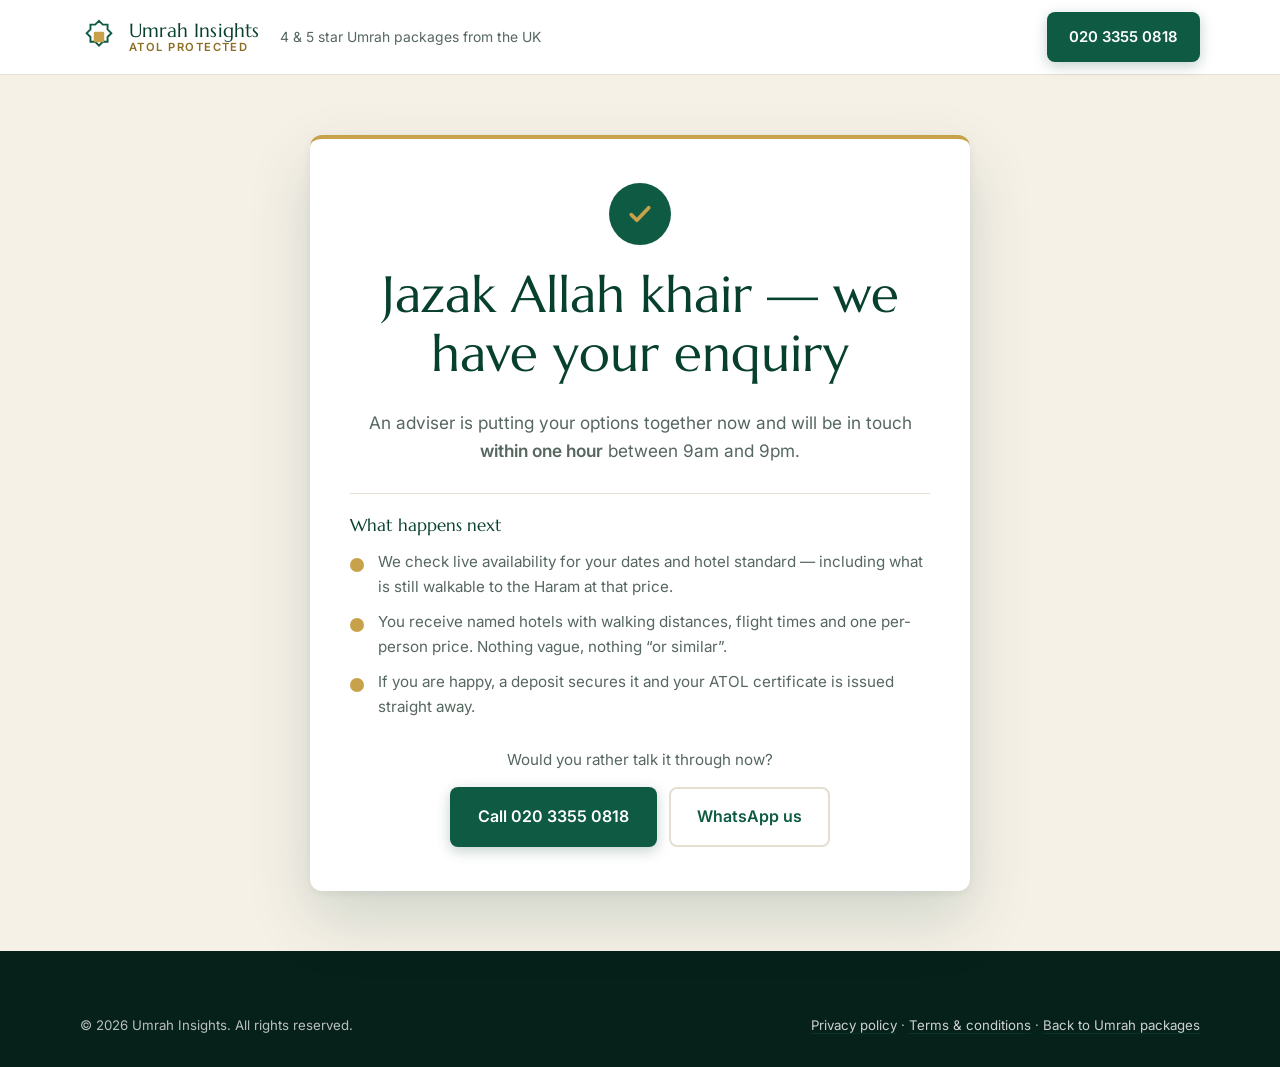
==== thank-you.html @ 928cb1f3 "Umrah conversion landing page — UK 4 and 5 star lead capture Static landing page for UK Google Ads t" ====
<!DOCTYPE html>
<html lang="en-GB">
<head>
<meta charset="utf-8">
<meta name="viewport" content="width=device-width, initial-scale=1">
<title>Thank you — your Umrah quote is on its way | Umrah Insights</title>
<meta name="description" content="Your Umrah enquiry has been received. An adviser will be in touch within the hour with hotel names, flight times and a per-person price.">
<meta name="robots" content="noindex,nofollow">

<link rel="preconnect" href="https://fonts.googleapis.com">
<link rel="preconnect" href="https://fonts.gstatic.com" crossorigin>
<link rel="preload" as="style" href="https://fonts.googleapis.com/css2?family=Marcellus&family=Inter:wght@400;500;600;700&display=swap">
<link rel="stylesheet" href="https://fonts.googleapis.com/css2?family=Marcellus&family=Inter:wght@400;500;600;700&display=swap" media="print" onload="this.media='all'">
<noscript><link rel="stylesheet" href="https://fonts.googleapis.com/css2?family=Marcellus&family=Inter:wght@400;500;600;700&display=swap"></noscript>
<link rel="stylesheet" href="assets/css/umrah.css">
<link rel="icon" href="data:image/svg+xml,<svg xmlns='http://www.w3.org/2000/svg' viewBox='0 0 32 32'><rect width='32' height='32' rx='6' fill='%230E5A43'/><path d='M16 5l3 3h4v4l3 3-3 3v4h-4l-3 3-3-3H9v-4l-3-3 3-3V8h4z' fill='none' stroke='%23C8A24A' stroke-width='1.6'/><rect x='12' y='12' width='8' height='8' rx='1' fill='%23C8A24A'/></svg>">

<!-- Same Google Ads / GA4 IDs as index.html -->
<script>window.dataLayer=window.dataLayer||[];function gtag(){dataLayer.push(arguments);}gtag('js',new Date());</script>
<script async src="https://www.googletagmanager.com/gtag/js?id=AW-XXXXXXXXXX"></script>
<script>
  gtag('config','AW-XXXXXXXXXX');
  gtag('config','G-XXXXXXXXXX');
  /* Backup conversion fire. Safe alongside the on-submit event —
     Google Ads de-duplicates identical conversions. */
  gtag('event','conversion',{'send_to':'AW-XXXXXXXXXX/REPLACE_LEAD_LABEL'});
</script>

<style>
  .ty{min-height:66vh;display:flex;align-items:center;background:var(--sand);padding:60px 0}
  .ty__card{background:#fff;border-radius:var(--radius);box-shadow:var(--shadow-lg);
            border-top:4px solid var(--gold);max-width:660px;margin:0 auto;padding:44px 40px;text-align:center}
  .ty__tick{width:62px;height:62px;border-radius:50%;background:var(--green);display:inline-flex;
            align-items:center;justify-content:center;margin-bottom:20px}
  .ty__tick svg{width:30px;height:30px;fill:none;stroke:var(--gold);stroke-width:3;stroke-linecap:round;stroke-linejoin:round}
  .ty__next{text-align:left;margin:28px 0 28px;border-top:1px solid var(--line);padding-top:22px}
  .ty__next h2{font-size:1.05rem;margin-bottom:14px}
  .ty__next li{position:relative;padding-left:28px;margin-bottom:11px;color:var(--muted);font-size:.95rem}
  .ty__next li::before{content:"";position:absolute;left:0;top:8px;width:14px;height:14px;border-radius:50%;background:var(--gold)}
  .ty__cta{display:flex;gap:12px;justify-content:center;flex-wrap:wrap}
  @media(max-width:640px){.ty__card{padding:32px 22px}}
</style>
</head>
<body>

<header class="head" id="top">
  <div class="head__top">
    <div class="wrap head__top-in">
      <a class="logo" href="index.html" aria-label="Umrah Insights">
        <svg class="logo__mark" viewBox="0 0 40 40" aria-hidden="true">
          <path d="M20 3l4 4h5v5l4 4-4 4v5h-5l-4 4-4-4H11v-5l-4-4 4-4V7h5z" fill="none" stroke="#0E5A43" stroke-width="2"/>
          <rect x="14.5" y="14.5" width="11" height="11" rx="1.5" fill="#C8A24A"/>
        </svg>
        <span class="logo__txt"><strong>Umrah Insights</strong><em>ATOL Protected</em></span>
      </a>
      <p class="head__claim">4 &amp; 5 star Umrah packages from the UK</p>
      <div class="head__contact">
        <a class="btn btn--primary btn--sm" href="tel:+442033550818" data-track="phone-thankyou">020 3355 0818</a>
      </div>
    </div>
  </div>
</header>

<main class="ty">
  <div class="wrap">
    <div class="ty__card">
      <span class="ty__tick"><svg viewBox="0 0 24 24" aria-hidden="true"><path d="M5 12.5l4.5 4.5L19 7"/></svg></span>
      <h1>Jazak Allah khair &mdash; we have your enquiry</h1>
      <p class="lede">An adviser is putting your options together now and will be in touch
      <strong>within one hour</strong> between 9am and 9pm.</p>

      <div class="ty__next">
        <h2>What happens next</h2>
        <ul>
          <li>We check live availability for your dates and hotel standard &mdash; including what is still
          walkable to the Haram at that price.</li>
          <li>You receive named hotels with walking distances, flight times and one per-person price.
          Nothing vague, nothing &ldquo;or similar&rdquo;.</li>
          <li>If you are happy, a deposit secures it and your ATOL certificate is issued straight away.</li>
        </ul>
      </div>

      <p style="font-size:.95rem;color:var(--muted)">Would you rather talk it through now?</p>
      <div class="ty__cta">
        <a class="btn btn--primary" href="tel:+442033550818" data-track="phone-thankyou-cta">Call 020 3355 0818</a>
        <a class="btn btn--outline" href="https://wa.me/442033550818" data-track="whatsapp-thankyou" rel="noopener">WhatsApp us</a>
      </div>
    </div>
  </div>
</main>

<footer class="foot">
  <div class="wrap">
    <div class="foot__legal" style="margin-top:0;border-top:0">
      <p>&copy; <span id="yr">2026</span> Umrah Insights. All rights reserved.</p>
      <p><a href="privacy-policy.html">Privacy policy</a> &middot; <a href="terms.html">Terms &amp; conditions</a> &middot; <a href="index.html">Back to Umrah packages</a></p>
    </div>
  </div>
</footer>

<script src="assets/js/umrah.js" defer></script>
</body>
</html>
---- assets/css/umrah.css ----
/* ==================================================================
   Umrah Insights — 4★ & 5★ Umrah packages landing page (UK traffic)
   Single stylesheet, no framework, no build step.

   RE-THEMING: every colour on the page resolves from the tokens in
   :root below. Swap the six brand values to match umrahinsights.co.uk
   exactly and the whole page follows — nothing else hardcodes a colour.
   ================================================================== */

:root{
  /* ---- Brand -------------------------------------------------- */
  --green:     #0E5A43;   /* primary — header, buttons, headings     */
  --green-dk:  #08402F;   /* hover / deep backgrounds                */
  --green-lt:  #14755A;   /* borders and accents on dark             */
  --gold:      #C8A24A;   /* accent — stars, rules, highlights       */
  --gold-dk:   #8C6D22;   /* gold that passes contrast on light bg   */
  --sand:      #F6F1E7;   /* alternating section background          */

  /* ---- Neutrals ----------------------------------------------- */
  --ink:       #16231E;
  --muted:     #56675F;
  --line:      #E5DFD2;
  --white:     #FFFFFF;
  --cream:     #FCFAF6;

  --radius:    12px;
  --radius-sm: 8px;
  --shadow:    0 1px 2px rgba(8,64,47,.05), 0 10px 30px rgba(8,64,47,.09);
  --shadow-lg: 0 2px 8px rgba(8,64,47,.07), 0 28px 64px rgba(8,64,47,.16);

  --font-head: 'Marcellus', 'Iowan Old Style', Georgia, 'Times New Roman', serif;
  --font-body: 'Inter', system-ui, -apple-system, 'Segoe UI', Roboto, Helvetica, Arial, sans-serif;

  --wrap: 1160px;
}

/* ── Reset ─────────────────────────────────────────────────────── */
*,*::before,*::after{box-sizing:border-box}
html{-webkit-text-size-adjust:100%;scroll-behavior:smooth}
body{
  margin:0;font-family:var(--font-body);font-size:17px;line-height:1.62;
  color:var(--ink);background:var(--white);-webkit-font-smoothing:antialiased;
}
img,svg{max-width:100%}
[hidden]{display:none!important}   /* an attribute must beat a display rule */
h1,h2,h3,h4{font-family:var(--font-head);color:var(--green-dk);line-height:1.16;margin:0 0 .5em;font-weight:400}
h1{font-size:clamp(2.05rem,4.4vw,3.2rem)}
h2{font-size:clamp(1.7rem,3.1vw,2.4rem)}
h3{font-size:1.16rem}
p{margin:0 0 1em}
strong,b{font-weight:600}
a{color:var(--green);text-decoration-color:rgba(14,90,67,.32);text-underline-offset:3px}
a:hover{color:var(--gold-dk)}
ul,ol{margin:0;padding:0;list-style:none}
:focus-visible{outline:3px solid var(--gold-dk);outline-offset:2px;border-radius:3px}
table{border-collapse:collapse;width:100%}

.wrap{width:100%;max-width:var(--wrap);margin:0 auto;padding:0 20px}
.wrap--narrow{max-width:840px}
.center{text-align:center}
.ic{width:1em;height:1em;flex:none}
.skip{position:absolute;left:-9999px;top:0;background:var(--green);color:#fff;padding:10px 16px;z-index:200}
.skip:focus{left:8px;top:8px}
.sr{position:absolute;width:1px;height:1px;overflow:hidden;clip:rect(0 0 0 0);white-space:nowrap}

/* Section rhythm */
.sec{padding:72px 0}
.sec--sand{background:var(--sand)}
.sec--cream{background:var(--cream)}
.sec__head{max-width:720px;margin:0 0 40px}
.sec__head.center{margin-left:auto;margin-right:auto}
.sec__kicker{font-family:var(--font-body);font-size:.78rem;font-weight:600;letter-spacing:.14em;
  text-transform:uppercase;color:var(--gold-dk);margin:0 0 10px}
.lede{font-size:1.08rem;color:var(--muted)}

/* ── Buttons ───────────────────────────────────────────────────── */
.btn{
  display:inline-flex;align-items:center;justify-content:center;gap:.5em;
  font-weight:600;font-size:1rem;padding:15px 26px;border:2px solid transparent;
  border-radius:var(--radius-sm);cursor:pointer;text-decoration:none;text-align:center;
  transition:transform .12s ease,background .15s ease,box-shadow .15s ease;
}
.btn:active{transform:translateY(1px)}
.btn--primary{background:var(--green);color:#fff;box-shadow:0 4px 14px rgba(8,64,47,.24)}
.btn--primary:hover{background:var(--green-dk);color:#fff;box-shadow:0 6px 22px rgba(8,64,47,.3)}
.btn--gold{background:var(--gold);color:#231B06;box-shadow:0 4px 16px rgba(0,0,0,.18)}
.btn--gold:hover{background:#D6B15E;color:#231B06}
.btn--outline{background:transparent;color:var(--green);border-color:var(--line)}
.btn--outline:hover{border-color:var(--green);color:var(--green-dk)}
.btn--ghost{background:transparent;color:#fff;border-color:rgba(255,255,255,.45)}
.btn--ghost:hover{background:rgba(255,255,255,.12);color:#fff;border-color:#fff}
.btn--sm{padding:11px 20px;font-size:.93rem}
.btn--lg{padding:17px 32px;font-size:1.05rem}
.btn--block{width:100%}
.btn[disabled]{opacity:.65;cursor:not-allowed}

/* ── Header ────────────────────────────────────────────────────── */
.head{position:relative;z-index:20}
.head__top{background:var(--white);border-bottom:1px solid var(--line)}
.head__top-in{display:flex;align-items:center;gap:20px;padding-top:12px;padding-bottom:12px}
.logo{display:flex;align-items:center;gap:11px;text-decoration:none;flex:none}
.logo__mark{width:38px;height:38px;flex:none}
.logo__txt{display:flex;flex-direction:column;line-height:1.1}
.logo__txt strong{font-family:var(--font-head);font-weight:400;font-size:1.16rem;color:var(--green-dk);letter-spacing:.01em}
.logo__txt em{font-style:normal;font-size:.7rem;letter-spacing:.13em;text-transform:uppercase;color:var(--gold-dk);font-weight:600}
.head__claim{margin:0;font-size:.87rem;color:var(--muted);flex:1}
.head__contact{display:flex;align-items:center;gap:8px;flex:none}
.head__tel{display:flex;align-items:center;gap:8px;text-decoration:none;color:var(--green-dk);font-weight:600}
.head__tel .lbl{display:block;font-size:.68rem;letter-spacing:.1em;text-transform:uppercase;color:var(--muted);font-weight:600}
.head__tel b{font-size:1.02rem}

.head__bar{background:var(--green);color:#fff}
.head__bar-in{display:flex;align-items:center;justify-content:space-between;gap:16px;min-height:46px}
.head__nav{display:flex;gap:24px;overflow-x:auto;scrollbar-width:none}
.head__nav::-webkit-scrollbar{display:none}
.head__nav a{color:rgba(255,255,255,.9);text-decoration:none;font-size:.9rem;font-weight:500;
  white-space:nowrap;padding:12px 0;border-bottom:2px solid transparent}
.head__nav a:hover{color:#fff;border-bottom-color:var(--gold)}
.head__wa{display:inline-flex;align-items:center;gap:7px;color:#fff;text-decoration:none;font-size:.88rem;
  font-weight:600;white-space:nowrap;background:rgba(255,255,255,.1);padding:6px 13px;border-radius:100px}
.head__wa:hover{background:rgba(255,255,255,.2);color:#fff}

/* ── Hero ──────────────────────────────────────────────────────── */
.hero{
  position:relative;color:#fff;overflow:hidden;
  background:
    radial-gradient(1100px 520px at 15% -10%, #14755A 0%, rgba(20,117,90,0) 62%),
    linear-gradient(168deg, #0E5A43 0%, #08402F 62%, #062A20 100%);
}
/* Geometric eight-point-star lattice — a 40-byte data URI, not an image file */
.hero::before{
  content:"";position:absolute;inset:0;opacity:.10;pointer-events:none;
  background-image:url("data:image/svg+xml,%3Csvg xmlns='http://www.w3.org/2000/svg' width='60' height='60' viewBox='0 0 60 60'%3E%3Cg fill='none' stroke='%23C8A24A' stroke-width='1'%3E%3Cpath d='M30 2l7 7h11v11l7 7-7 7v11H37l-7 7-7-7H12V34l-7-7 7-7V9h11z'/%3E%3Cpath d='M30 12l18 18-18 18-18-18z'/%3E%3C/g%3E%3C/svg%3E");
}
.hero__in{position:relative;display:grid;grid-template-columns:1.02fr .98fr;gap:22px 52px;align-items:start;
  grid-template-areas:"copy form" "proof form";padding:56px 0 62px}
.hero__copy{grid-area:copy}
.hero__proof{grid-area:proof}
.quote{grid-area:form}
.hero h1{color:#fff;margin-bottom:16px}
.hero h1 .hl{color:var(--gold)}
.hero__sub{font-size:1.1rem;color:rgba(255,255,255,.88);max-width:34em;margin-bottom:24px}
.hero__pts{display:grid;gap:11px;margin:0 0 26px}
.hero__pts li{position:relative;padding-left:32px;color:rgba(255,255,255,.93);font-size:1rem}
.hero__pts li::before{
  content:"";position:absolute;left:0;top:.36em;width:19px;height:19px;border-radius:50%;
  background:var(--gold) url("data:image/svg+xml,%3Csvg xmlns='http://www.w3.org/2000/svg' viewBox='0 0 24 24'%3E%3Cpath d='M5 12.5l4.5 4.5L19 7' fill='none' stroke='%23231B06' stroke-width='3.4' stroke-linecap='round' stroke-linejoin='round'/%3E%3C/svg%3E") center/13px no-repeat;
}
.hero__trust{display:flex;flex-wrap:wrap;gap:10px 20px;align-items:center;
  border-top:1px solid rgba(255,255,255,.18);padding-top:20px}
.hero__trust span{display:inline-flex;align-items:center;gap:8px;font-size:.86rem;color:rgba(255,255,255,.82)}
.hero__trust svg{width:17px;height:17px;color:var(--gold)}

/* ── Lead form card ────────────────────────────────────────────── */
.quote{background:var(--white);border-radius:var(--radius);box-shadow:var(--shadow-lg);
  overflow:hidden;color:var(--ink);position:sticky;top:16px}
.quote__top{background:var(--sand);border-bottom:1px solid var(--line);padding:18px 24px 16px}
.quote__top h2{font-size:1.35rem;margin-bottom:4px}
.quote__top p{margin:0;font-size:.9rem;color:var(--muted)}
.quote__body{padding:20px 24px 24px}
.field{margin-bottom:13px}
.field > label{display:block;font-size:.83rem;font-weight:600;color:var(--ink);margin-bottom:5px}
.field .hint{font-weight:400;color:var(--muted)}
.field input,.field select,.field textarea{
  width:100%;font:inherit;font-size:.97rem;padding:12px 13px;border:1.5px solid var(--line);
  border-radius:var(--radius-sm);background:var(--white);color:var(--ink);
}
.field textarea{min-height:84px;resize:vertical}
.field input:focus,.field select:focus,.field textarea:focus{outline:none;border-color:var(--green);
  box-shadow:0 0 0 3px rgba(14,90,67,.14)}
.field.is-bad input,.field.is-bad select{border-color:#C0392B;background:#FEF7F6}
.field [data-err]{display:block;min-height:0;color:#C0392B;font-size:.8rem;margin-top:4px}
.field.is-bad [data-err]{min-height:1.2em}
.row2{display:grid;grid-template-columns:1fr 1fr;gap:12px}
.consent{font-size:.76rem;color:var(--muted);line-height:1.5;margin:12px 0 0}
.quote__alt{display:flex;align-items:center;gap:10px;margin-top:14px;padding-top:14px;
  border-top:1px solid var(--line);font-size:.88rem;color:var(--muted);flex-wrap:wrap}
.quote__alt a{font-weight:600}

/* Star-tier radio pills */
.tier{display:grid;grid-template-columns:1fr 1fr 1fr;gap:8px}
.tier input{position:absolute;opacity:0;width:0;height:0}
.tier label{
  display:flex;flex-direction:column;align-items:center;gap:2px;padding:10px 6px;cursor:pointer;
  border:1.5px solid var(--line);border-radius:var(--radius-sm);text-align:center;font-size:.83rem;
  font-weight:600;color:var(--ink);transition:border-color .12s,background .12s;
}
.tier label small{font-weight:500;color:var(--muted);font-size:.72rem}
.tier label:hover{border-color:var(--green-lt)}
.tier input:checked + label{border-color:var(--green);background:rgba(14,90,67,.06);box-shadow:0 0 0 1px var(--green)}
.tier input:focus-visible + label{outline:3px solid var(--gold-dk);outline-offset:2px}
.stars{color:var(--gold);letter-spacing:1px}

/* ── Trust strip ───────────────────────────────────────────────── */
.strip{background:var(--white);border-bottom:1px solid var(--line)}
.strip__in{display:grid;grid-template-columns:repeat(4,1fr);gap:20px;padding:22px 0}
.strip__item{display:flex;gap:12px;align-items:flex-start}
.strip__item svg{width:26px;height:26px;color:var(--green);flex:none;margin-top:2px}
.strip__item b{display:block;font-size:.95rem}
.strip__item span{font-size:.83rem;color:var(--muted);line-height:1.45}

/* ── Packages ──────────────────────────────────────────────────── */
.tabs{display:inline-flex;background:var(--white);border:1.5px solid var(--line);border-radius:100px;padding:4px;margin-bottom:28px}
.tabs button{
  font:inherit;font-size:.94rem;font-weight:600;padding:9px 22px;border:0;border-radius:100px;
  background:transparent;color:var(--muted);cursor:pointer;
}
.tabs button[aria-selected="true"]{background:var(--green);color:#fff}

.pkgs{display:grid;grid-template-columns:repeat(auto-fit,minmax(258px,1fr));gap:20px}
.pkg{background:var(--white);border:1px solid var(--line);border-radius:var(--radius);
  padding:24px 22px;display:flex;flex-direction:column;position:relative;transition:box-shadow .15s,transform .15s}
.pkg:hover{box-shadow:var(--shadow);transform:translateY(-2px)}
.pkg--flag{border-color:var(--gold);box-shadow:0 0 0 1px var(--gold)}
.pkg__flag{position:absolute;top:-11px;left:22px;background:var(--gold);color:#231B06;font-size:.7rem;
  font-weight:700;letter-spacing:.09em;text-transform:uppercase;padding:4px 11px;border-radius:100px}
.pkg__tier{font-size:.76rem;font-weight:700;letter-spacing:.11em;text-transform:uppercase;color:var(--gold-dk);margin-bottom:6px}
.pkg h3{margin-bottom:12px;font-size:1.3rem}
.pkg__price{display:flex;align-items:baseline;gap:7px;margin-bottom:2px}
.pkg__price b{font-family:var(--font-head);font-size:2rem;color:var(--green-dk);line-height:1}
.pkg__price span{font-size:.84rem;color:var(--muted)}
.pkg__pp{font-size:.78rem;color:var(--muted);margin:0 0 16px}
.pkg__list{margin:0 0 20px;display:grid;gap:8px;font-size:.91rem}
.pkg__list li{position:relative;padding-left:24px;color:var(--ink)}
.pkg__list li::before{content:"";position:absolute;left:4px;top:.42em;width:6px;height:11px;
  border:2px solid var(--gold);border-left:0;border-top:0;transform:rotate(42deg)}
.pkg__cta{margin-top:auto}
.pkgs__note{font-size:.85rem;color:var(--muted);margin:22px 0 0;max-width:70ch}

/* ── Hotel tier comparison ─────────────────────────────────────── */
.tiers{display:grid;grid-template-columns:1fr 1fr;gap:22px}
.tcard{background:var(--white);border:1px solid var(--line);border-radius:var(--radius);overflow:hidden}
.tcard__top{padding:20px 24px;background:var(--green);color:#fff}
.tcard--gold .tcard__top{background:var(--green-dk)}
.tcard__top h3{color:#fff;margin:0 0 3px;font-size:1.4rem}
.tcard__top p{margin:0;font-size:.88rem;color:rgba(255,255,255,.82)}
.tcard__body{padding:20px 24px 24px}
.tcard dl{margin:0;display:grid;grid-template-columns:auto 1fr;gap:9px 16px;font-size:.92rem}
.tcard dt{color:var(--muted);white-space:nowrap}
.tcard dd{margin:0;font-weight:500}
.tcard__foot{margin-top:18px;padding-top:16px;border-top:1px solid var(--line)}

/* ── Included / excluded ───────────────────────────────────────── */
.incl{display:grid;grid-template-columns:1fr 1fr;gap:22px}
.incl__col{background:var(--white);border:1px solid var(--line);border-radius:var(--radius);padding:24px}
.incl__col h3{display:flex;align-items:center;gap:9px}
.incl__col ul{display:grid;gap:9px;font-size:.94rem}
.incl__col li{position:relative;padding-left:28px}
.incl__col li::before{content:"";position:absolute;left:0;top:.3em;width:18px;height:18px;border-radius:50%}
.incl--yes li::before{background:rgba(14,90,67,.12) url("data:image/svg+xml,%3Csvg xmlns='http://www.w3.org/2000/svg' viewBox='0 0 24 24'%3E%3Cpath d='M5 12.5l4.5 4.5L19 7' fill='none' stroke='%230E5A43' stroke-width='3' stroke-linecap='round' stroke-linejoin='round'/%3E%3C/svg%3E") center/12px no-repeat}
.incl--no li::before{background:rgba(120,120,120,.12) url("data:image/svg+xml,%3Csvg xmlns='http://www.w3.org/2000/svg' viewBox='0 0 24 24'%3E%3Cpath d='M6 6l12 12M18 6L6 18' fill='none' stroke='%2356675F' stroke-width='3' stroke-linecap='round'/%3E%3C/svg%3E") center/11px no-repeat}

/* ── Steps ─────────────────────────────────────────────────────── */
.steps{display:grid;grid-template-columns:repeat(4,1fr);gap:22px;counter-reset:s}
.step{position:relative;padding-top:16px}
.step::before{
  counter-increment:s;content:counter(s);display:flex;align-items:center;justify-content:center;
  width:40px;height:40px;border-radius:50%;background:var(--green);color:#fff;
  font-family:var(--font-head);font-size:1.15rem;margin-bottom:14px;
}
.step h3{margin-bottom:6px}
.step p{margin:0;font-size:.92rem;color:var(--muted)}

/* ── Why us ────────────────────────────────────────────────────── */
.why{display:grid;grid-template-columns:repeat(3,1fr);gap:22px}
.why__item{background:var(--white);border:1px solid var(--line);border-left:3px solid var(--gold);
  border-radius:var(--radius-sm);padding:22px 22px 20px}
.why__item h3{margin-bottom:7px}
.why__item p{margin:0;font-size:.93rem;color:var(--muted)}

/* ── Reviews ───────────────────────────────────────────────────── */
.revs{display:grid;grid-template-columns:repeat(3,1fr);gap:22px}
.rev{background:var(--white);border:1px solid var(--line);border-radius:var(--radius);padding:24px}
.rev__stars{color:var(--gold);letter-spacing:2px;font-size:1.05rem;margin-bottom:10px}
.rev blockquote{margin:0 0 14px;font-size:.96rem}
.rev cite{font-style:normal;font-size:.85rem;color:var(--muted)}
.rev cite b{display:block;color:var(--ink);font-size:.92rem}


/* ── Inline lead bands ─────────────────────────────────────────
   Repeated capture points between sections. Three fields is the
   most that fits on one line and the most anyone fills in from a
   mid-page prompt — the rest is asked after the lead is banked. */
.band{background:var(--green-dk);color:#fff;padding:34px 0;position:relative;overflow:hidden}
.band::before{
  content:"";position:absolute;inset:0;opacity:.08;pointer-events:none;
  background-image:url("data:image/svg+xml,%3Csvg xmlns='http://www.w3.org/2000/svg' width='60' height='60' viewBox='0 0 60 60'%3E%3Cg fill='none' stroke='%23C8A24A' stroke-width='1'%3E%3Cpath d='M30 12l18 18-18 18-18-18z'/%3E%3C/g%3E%3C/svg%3E");
}
.band__in{position:relative;display:grid;grid-template-columns:minmax(220px,.85fr) 1.15fr;gap:26px;align-items:center}
.band__copy h2{color:#fff;font-size:clamp(1.35rem,2.2vw,1.75rem);margin-bottom:4px}
.band__copy p{margin:0;font-size:.92rem;color:rgba(255,255,255,.8)}
.band__form{display:grid;grid-template-columns:1fr 1fr 1.2fr auto;gap:10px;align-items:start}
.band__form .field{margin:0}
.band__form input,.band__form select{padding:13px 13px;border-color:transparent}
.band__form [data-err]{color:#FFD9D4}
.band__form .btn{padding:13px 22px;white-space:nowrap}

/* ── Ramadan ───────────────────────────────────────────────────
   Deliberately the highest-contrast block on the page: it is the
   highest-intent, most seasonal money term in the account. */
.ram{background:linear-gradient(168deg,#0B4433 0%,#062A20 100%);color:#fff;padding:72px 0;position:relative;overflow:hidden}
.ram::before{
  content:"";position:absolute;inset:0;opacity:.09;pointer-events:none;
  background-image:url("data:image/svg+xml,%3Csvg xmlns='http://www.w3.org/2000/svg' width='80' height='80' viewBox='0 0 80 80'%3E%3Cg fill='none' stroke='%23C8A24A' stroke-width='1'%3E%3Ccircle cx='40' cy='40' r='26'/%3E%3Cpath d='M40 14l7.5 7.5H58v10.5L65.5 40 58 47.5V58H47.5L40 65.5 32.5 58H22V47.5L14.5 40 22 32.5V22h10.5z'/%3E%3C/g%3E%3C/svg%3E");
}
.ram > .wrap{position:relative}
.ram__head{max-width:720px;margin-bottom:34px}
.ram h2,.ram h3{color:#fff}
.sec__kicker--light{color:var(--gold)}
.ram__lede{font-size:1.05rem;color:rgba(255,255,255,.85);margin:0}
.ram__grid{display:grid;grid-template-columns:repeat(3,1fr);gap:20px}
.ram__card{background:rgba(255,255,255,.07);border:1px solid rgba(255,255,255,.16);border-radius:var(--radius);
  padding:24px 22px;display:flex;flex-direction:column;position:relative;backdrop-filter:blur(2px)}
.ram__card--flag{border-color:var(--gold);background:rgba(200,162,74,.12)}
.ram__card h3{font-size:1.35rem;margin-bottom:4px}
.ram__when{font-size:.85rem;color:var(--gold);margin:0 0 14px;min-height:2.6em}
.ram__card .pkg__price b{color:#fff}
.ram__card .pkg__price span{color:rgba(255,255,255,.65)}
.ram__card .pkg__list{margin-top:14px}
.ram__card .pkg__list li{color:rgba(255,255,255,.9)}
.ram__note{font-size:.85rem;color:rgba(255,255,255,.62);margin:24px 0 0;max-width:70ch}

/* ── Customer video wall ───────────────────────────────────────
   Facade pattern: each tile is just a poster image until it is
   clicked. A real YouTube embed pulls ~700KB per video and would
   undo the load speed this page depends on. */
.vids{display:grid;grid-template-columns:repeat(4,1fr);gap:18px}
.vid{margin:0}
.vid__btn{
  display:block;width:100%;aspect-ratio:9/16;padding:0;border:0;cursor:pointer;position:relative;
  border-radius:var(--radius);overflow:hidden;background:var(--green-dk);
}
.vid__poster{width:100%;height:100%;object-fit:cover;display:block}
.vid__btn::after{content:"";position:absolute;inset:0;background:linear-gradient(180deg,rgba(0,0,0,0) 45%,rgba(0,0,0,.55) 100%)}
.vid__play{
  position:absolute;left:50%;top:50%;width:62px;height:62px;margin:-31px 0 0 -31px;border-radius:50%;
  background:rgba(255,255,255,.94);z-index:2;transition:transform .15s ease,background .15s ease;
}
.vid__play::before{content:"";position:absolute;left:24px;top:19px;border-left:20px solid var(--green-dk);
  border-top:12px solid transparent;border-bottom:12px solid transparent}
.vid__btn:hover .vid__play{transform:scale(1.08);background:var(--gold)}
.vid figcaption{font-size:.85rem;color:var(--muted);margin-top:10px}
.vid iframe,.vid video{width:100%;aspect-ratio:9/16;border:0;border-radius:var(--radius);display:block;background:#000}

/* ── FAQ ───────────────────────────────────────────────────────── */
.faq{max-width:840px;margin:0 auto}
.faq details{border-bottom:1px solid var(--line);padding:2px 0}
.faq summary{
  list-style:none;cursor:pointer;padding:17px 40px 17px 0;position:relative;
  font-family:var(--font-head);font-size:1.08rem;color:var(--green-dk);
}
.faq summary::-webkit-details-marker{display:none}
.faq summary::after{
  content:"";position:absolute;right:8px;top:50%;width:10px;height:10px;margin-top:-7px;
  border-right:2px solid var(--gold-dk);border-bottom:2px solid var(--gold-dk);
  transform:rotate(45deg);transition:transform .18s;
}
.faq details[open] summary::after{transform:rotate(-135deg);margin-top:-3px}
.faq details p{margin:0 0 16px;color:var(--muted);font-size:.96rem;padding-right:20px}

/* ── Closing CTA ───────────────────────────────────────────────── */
.close{position:relative;color:#fff;text-align:center;padding:70px 0;
  background:linear-gradient(168deg,#0E5A43 0%,#08402F 100%);overflow:hidden}
.close h2{color:#fff}
.close p{color:rgba(255,255,255,.85);max-width:52ch;margin:0 auto 26px}
.close__cta{display:flex;gap:12px;justify-content:center;flex-wrap:wrap}

/* ── Footer ────────────────────────────────────────────────────── */
.foot{background:#06201A;color:rgba(255,255,255,.72);padding:44px 0 30px;font-size:.9rem}
.foot__in{display:grid;grid-template-columns:1.4fr 1fr 1fr;gap:32px}
.foot h4{color:#fff;font-size:1rem;margin-bottom:12px}
.foot a{color:rgba(255,255,255,.8)}
.foot a:hover{color:var(--gold)}
.foot ul{display:grid;gap:8px}
.foot__legal{margin-top:32px;padding-top:20px;border-top:1px solid rgba(255,255,255,.14);
  display:flex;justify-content:space-between;gap:16px;flex-wrap:wrap;font-size:.83rem}
.foot__legal p{margin:0}
.foot__small{font-size:.79rem;line-height:1.55;color:rgba(255,255,255,.55);margin-top:14px}

/* ── Sticky mobile action bar ──────────────────────────────────── */
.sticky{
  position:fixed;left:0;right:0;bottom:0;z-index:60;display:none;
  background:var(--white);border-top:1px solid var(--line);
  box-shadow:0 -6px 24px rgba(8,64,47,.14);padding:9px 12px calc(9px + env(safe-area-inset-bottom));
  gap:8px;
}
.sticky .btn{flex:1;padding:13px 8px;font-size:.92rem}

/* ── Modal ─────────────────────────────────────────────────────── */
.modal[hidden]{display:none}
.modal{position:fixed;inset:0;z-index:100;display:flex;align-items:flex-start;justify-content:center;
  padding:24px 16px;overflow-y:auto;background:rgba(6,32,26,.62)}
.modal__card{background:var(--white);border-radius:var(--radius);box-shadow:var(--shadow-lg);
  width:100%;max-width:620px;margin:auto;position:relative}
.modal__top{background:var(--sand);border-bottom:1px solid var(--line);padding:20px 26px;border-radius:var(--radius) var(--radius) 0 0}
.modal__top h2{font-size:1.4rem;margin-bottom:3px}
.modal__top p{margin:0;font-size:.9rem;color:var(--muted)}
.modal__body{padding:22px 26px 26px}
.modal__x{position:absolute;top:12px;right:12px;width:34px;height:34px;border-radius:50%;border:0;
  background:rgba(0,0,0,.06);cursor:pointer;font-size:1.2rem;line-height:1;color:var(--ink)}
.modal__x:hover{background:rgba(0,0,0,.12)}
.modal__skip{display:block;width:100%;text-align:center;background:none;border:0;font:inherit;
  font-size:.88rem;color:var(--muted);cursor:pointer;margin-top:12px;text-decoration:underline}
.prog{display:flex;gap:6px;margin-bottom:14px}
.prog span{flex:1;height:4px;border-radius:2px;background:var(--line)}
.prog span.on{background:var(--gold)}

/* ── Responsive ────────────────────────────────────────────────── */
@media (max-width:1000px){
  .band__in{grid-template-columns:1fr;gap:18px}
  .band__form{grid-template-columns:1fr 1fr}
  .band__form .btn{grid-column:1/-1}
  .ram__grid{grid-template-columns:1fr}
  .vids{grid-template-columns:1fr 1fr}
  /* Headline → form → proof points: the enquiry form sits in the first
     screen and a bit, not below every benefit bullet. */
  .hero__in{grid-template-columns:1fr;grid-template-areas:"copy" "form" "proof";gap:26px;padding:40px 0 46px}
  .quote{position:static}
  .strip__in{grid-template-columns:1fr 1fr}
  .steps{grid-template-columns:1fr 1fr}
  .why{grid-template-columns:1fr}
  .revs{grid-template-columns:1fr}
  .foot__in{grid-template-columns:1fr 1fr}
}
@media (max-width:760px){
  /* WhatsApp already lives in the sticky bar — the pill here only
     crowds the scrolling nav. */
  .head__wa{display:none}
  .head__tel{min-height:44px}
  .head__nav a{padding:14px 0}
  .band{padding:26px 0}
  .band__form{grid-template-columns:1fr}
  .ram{padding:52px 0}
  body{font-size:16px}
  .sec{padding:52px 0}
  .head__claim,.head__tel .lbl{display:none}
  .head__top-in{justify-content:space-between}
  .tiers,.incl{grid-template-columns:1fr}
  .sticky{display:flex}
  body{padding-bottom:66px}
  .foot__in{grid-template-columns:1fr}
  .row2{grid-template-columns:1fr}
}
@media (max-width:420px){
  .tier{grid-template-columns:1fr}
  .steps{grid-template-columns:1fr}
}
@media (prefers-reduced-motion:reduce){
  html{scroll-behavior:auto}
  *{transition:none!important;animation:none!important}
}
@media print{.sticky,.head__bar,.modal{display:none!important}}
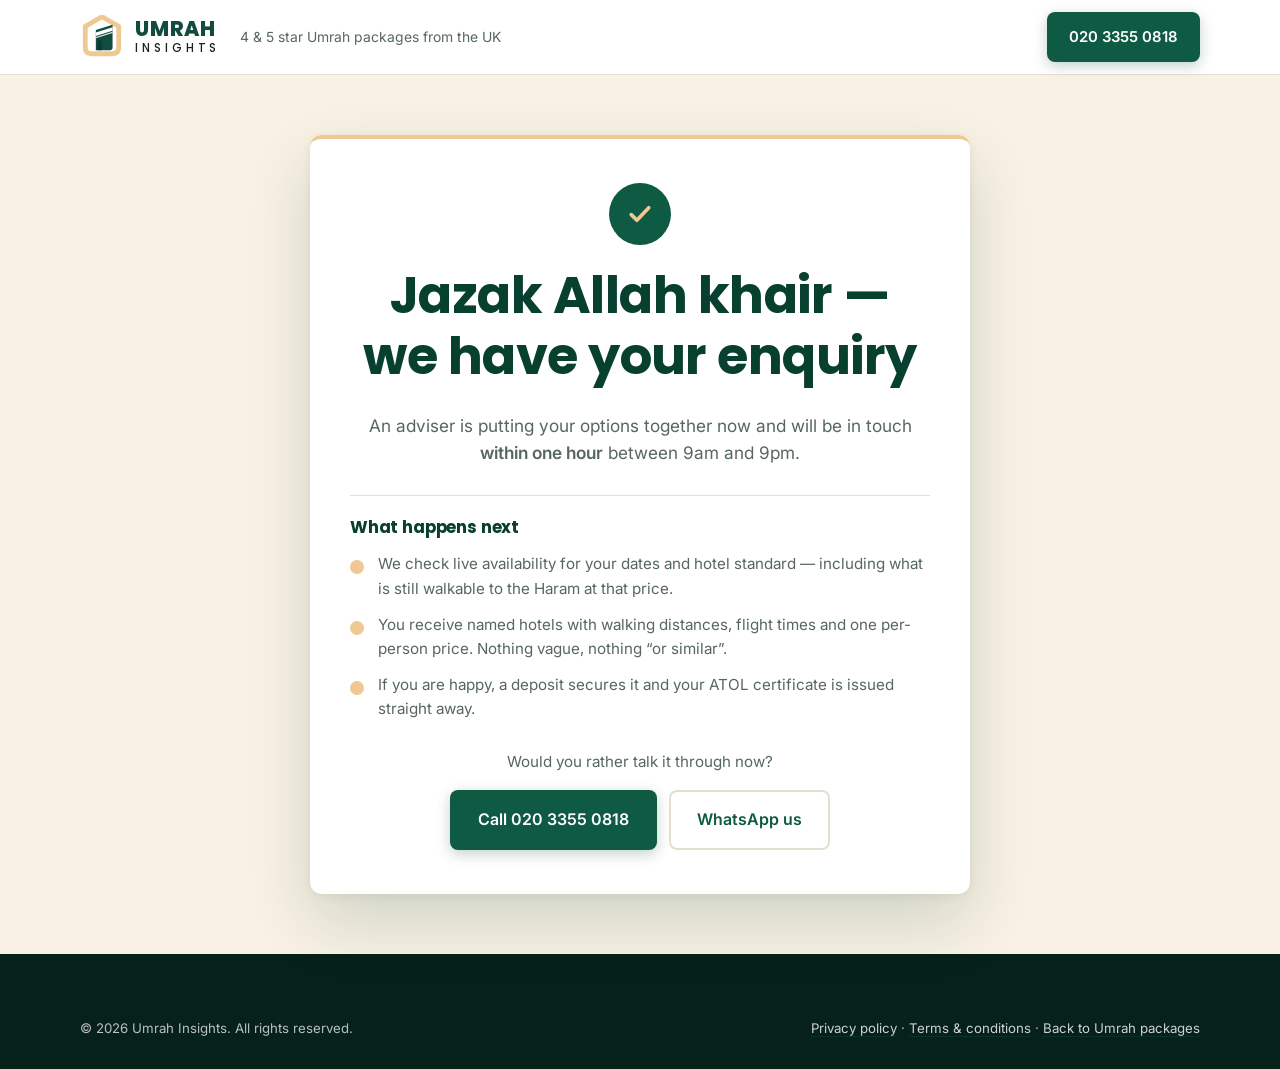
==== commit 615790c1: "Brand pass: real logo, brand palette, popup forms, social proof, imagery - Recreated the actual Umra" ====
--- a/thank-you.html
+++ b/thank-you.html
@@ -9,9 +9,9 @@
 
 <link rel="preconnect" href="https://fonts.googleapis.com">
 <link rel="preconnect" href="https://fonts.gstatic.com" crossorigin>
-<link rel="preload" as="style" href="https://fonts.googleapis.com/css2?family=Marcellus&family=Inter:wght@400;500;600;700&display=swap">
-<link rel="stylesheet" href="https://fonts.googleapis.com/css2?family=Marcellus&family=Inter:wght@400;500;600;700&display=swap" media="print" onload="this.media='all'">
-<noscript><link rel="stylesheet" href="https://fonts.googleapis.com/css2?family=Marcellus&family=Inter:wght@400;500;600;700&display=swap"></noscript>
+<link rel="preload" as="style" href="https://fonts.googleapis.com/css2?family=Poppins:wght@500;600;700;800&family=Inter:wght@400;500;600;700&display=swap">
+<link rel="stylesheet" href="https://fonts.googleapis.com/css2?family=Poppins:wght@500;600;700;800&family=Inter:wght@400;500;600;700&display=swap" media="print" onload="this.media='all'">
+<noscript><link rel="stylesheet" href="https://fonts.googleapis.com/css2?family=Poppins:wght@500;600;700;800&family=Inter:wght@400;500;600;700&display=swap"></noscript>
 <link rel="stylesheet" href="assets/css/umrah.css">
 <link rel="icon" href="data:image/svg+xml,<svg xmlns='http://www.w3.org/2000/svg' viewBox='0 0 32 32'><rect width='32' height='32' rx='6' fill='%230E5A43'/><path d='M16 5l3 3h4v4l3 3-3 3v4h-4l-3 3-3-3H9v-4l-3-3 3-3V8h4z' fill='none' stroke='%23C8A24A' stroke-width='1.6'/><rect x='12' y='12' width='8' height='8' rx='1' fill='%23C8A24A'/></svg>">
 
@@ -47,11 +47,15 @@
   <div class="head__top">
     <div class="wrap head__top-in">
       <a class="logo" href="index.html" aria-label="Umrah Insights">
-        <svg class="logo__mark" viewBox="0 0 40 40" aria-hidden="true">
-          <path d="M20 3l4 4h5v5l4 4-4 4v5h-5l-4 4-4-4H11v-5l-4-4 4-4V7h5z" fill="none" stroke="#0E5A43" stroke-width="2"/>
-          <rect x="14.5" y="14.5" width="11" height="11" rx="1.5" fill="#C8A24A"/>
+        <svg class="logo__mark" viewBox="0 0 100 100" aria-hidden="true">
+          <path d="M50 4 L88 26 V74 Q88 88 74 88 H26 Q12 88 12 74 V26 Z" fill="none" stroke="#EFC894" stroke-width="11" stroke-linejoin="round"/>
+          <path d="M36 34 L74 22 V74 Q74 80 68 80 H36 Z" fill="#124C40"/>
+          <path d="M36 40 L74 28 v8 L36 48 Z" fill="#FFFFFF"/>
+          <path d="M36 50 L74 38 v3 L36 53 Z" fill="#FFFFFF" opacity=".85"/>
+          <rect x="40" y="58" width="9" height="22" fill="#0B3A31"/>
+          <path d="M20 52 l9-7 3 1.5 -6 6 7 2 -3 3 -9-2.5 -3 4 -1.5-1 2-4.5 -2.5-1z" fill="#FFFFFF"/>
         </svg>
-        <span class="logo__txt"><strong>Umrah Insights</strong><em>ATOL Protected</em></span>
+        <span class="logo__txt"><strong>UMRAH</strong><em>INSIGHTS</em></span>
       </a>
       <p class="head__claim">4 &amp; 5 star Umrah packages from the UK</p>
       <div class="head__contact">
--- a/assets/css/umrah.css
+++ b/assets/css/umrah.css
@@ -12,9 +12,9 @@
   --green:     #0E5A43;   /* primary — header, buttons, headings     */
   --green-dk:  #08402F;   /* hover / deep backgrounds                */
   --green-lt:  #14755A;   /* borders and accents on dark             */
-  --gold:      #C8A24A;   /* accent — stars, rules, highlights       */
-  --gold-dk:   #8C6D22;   /* gold that passes contrast on light bg   */
-  --sand:      #F6F1E7;   /* alternating section background          */
+  --gold:      #EFC894;   /* logo tan — stars, rules, highlights     */
+  --gold-dk:   #8C6A32;   /* tan deepened to pass contrast on light  */
+  --sand:      #F8F1E4;   /* alternating section background          */
 
   /* ---- Neutrals ----------------------------------------------- */
   --ink:       #16231E;
@@ -28,7 +28,7 @@
   --shadow:    0 1px 2px rgba(8,64,47,.05), 0 10px 30px rgba(8,64,47,.09);
   --shadow-lg: 0 2px 8px rgba(8,64,47,.07), 0 28px 64px rgba(8,64,47,.16);
 
-  --font-head: 'Marcellus', 'Iowan Old Style', Georgia, 'Times New Roman', serif;
+  --font-head: 'Poppins', 'Century Gothic', system-ui, -apple-system, 'Segoe UI', sans-serif;
   --font-body: 'Inter', system-ui, -apple-system, 'Segoe UI', Roboto, Helvetica, Arial, sans-serif;
 
   --wrap: 1160px;
@@ -43,7 +43,7 @@
 }
 img,svg{max-width:100%}
 [hidden]{display:none!important}   /* an attribute must beat a display rule */
-h1,h2,h3,h4{font-family:var(--font-head);color:var(--green-dk);line-height:1.16;margin:0 0 .5em;font-weight:400}
+h1,h2,h3,h4{font-family:var(--font-head);color:var(--green-dk);line-height:1.18;margin:0 0 .5em;font-weight:700;letter-spacing:-.01em}
 h1{font-size:clamp(2.05rem,4.4vw,3.2rem)}
 h2{font-size:clamp(1.7rem,3.1vw,2.4rem)}
 h3{font-size:1.16rem}
@@ -83,8 +83,8 @@
 .btn:active{transform:translateY(1px)}
 .btn--primary{background:var(--green);color:#fff;box-shadow:0 4px 14px rgba(8,64,47,.24)}
 .btn--primary:hover{background:var(--green-dk);color:#fff;box-shadow:0 6px 22px rgba(8,64,47,.3)}
-.btn--gold{background:var(--gold);color:#231B06;box-shadow:0 4px 16px rgba(0,0,0,.18)}
-.btn--gold:hover{background:#D6B15E;color:#231B06}
+.btn--gold{background:var(--gold);color:#3A2B10;box-shadow:0 4px 16px rgba(0,0,0,.18)}
+.btn--gold:hover{background:#F5D6AB;color:#3A2B10}
 .btn--outline{background:transparent;color:var(--green);border-color:var(--line)}
 .btn--outline:hover{border-color:var(--green);color:var(--green-dk)}
 .btn--ghost{background:transparent;color:#fff;border-color:rgba(255,255,255,.45)}
@@ -99,10 +99,10 @@
 .head__top{background:var(--white);border-bottom:1px solid var(--line)}
 .head__top-in{display:flex;align-items:center;gap:20px;padding-top:12px;padding-bottom:12px}
 .logo{display:flex;align-items:center;gap:11px;text-decoration:none;flex:none}
-.logo__mark{width:38px;height:38px;flex:none}
+.logo__mark{width:44px;height:44px;flex:none}
 .logo__txt{display:flex;flex-direction:column;line-height:1.1}
-.logo__txt strong{font-family:var(--font-head);font-weight:400;font-size:1.16rem;color:var(--green-dk);letter-spacing:.01em}
-.logo__txt em{font-style:normal;font-size:.7rem;letter-spacing:.13em;text-transform:uppercase;color:var(--gold-dk);font-weight:600}
+.logo__txt strong{font-family:var(--font-head);font-weight:800;font-size:1.28rem;color:#124C40;letter-spacing:.04em;line-height:1}
+.logo__txt em{font-style:normal;font-family:var(--font-head);font-size:.72rem;letter-spacing:.34em;color:var(--ink);font-weight:500;margin-top:2px}
 .head__claim{margin:0;font-size:.87rem;color:var(--muted);flex:1}
 .head__contact{display:flex;align-items:center;gap:8px;flex:none}
 .head__tel{display:flex;align-items:center;gap:8px;text-decoration:none;color:var(--green-dk);font-weight:600}
@@ -127,6 +127,12 @@
     radial-gradient(1100px 520px at 15% -10%, #14755A 0%, rgba(20,117,90,0) 62%),
     linear-gradient(168deg, #0E5A43 0%, #08402F 62%, #062A20 100%);
 }
+/* Photo of the Haram behind a green wash that keeps the text readable.
+   If the image file is missing the gradients above still stand alone. */
+.hero--photo{background:
+  linear-gradient(168deg, rgba(11,64,48,.86) 0%, rgba(6,42,32,.84) 60%, rgba(6,32,25,.92) 100%),
+  url("../img/hero-makkah.jpg") center 30%/cover no-repeat,
+  linear-gradient(168deg, #0E5A43 0%, #08402F 100%)}
 /* Geometric eight-point-star lattice — a 40-byte data URI, not an image file */
 .hero::before{
   content:"";position:absolute;inset:0;opacity:.10;pointer-events:none;
@@ -230,6 +236,7 @@
 /* ── Hotel tier comparison ─────────────────────────────────────── */
 .tiers{display:grid;grid-template-columns:1fr 1fr;gap:22px}
 .tcard{background:var(--white);border:1px solid var(--line);border-radius:var(--radius);overflow:hidden}
+.tcard__img{display:block;width:100%;aspect-ratio:16/8;object-fit:cover;background:var(--green-dk)}
 .tcard__top{padding:20px 24px;background:var(--green);color:#fff}
 .tcard--gold .tcard__top{background:var(--green-dk)}
 .tcard__top h3{color:#fff;margin:0 0 3px;font-size:1.4rem}
@@ -298,7 +305,10 @@
 /* ── Ramadan ───────────────────────────────────────────────────
    Deliberately the highest-contrast block on the page: it is the
    highest-intent, most seasonal money term in the account. */
-.ram{background:linear-gradient(168deg,#0B4433 0%,#062A20 100%);color:#fff;padding:72px 0;position:relative;overflow:hidden}
+.ram{color:#fff;padding:72px 0;position:relative;overflow:hidden;background:
+  linear-gradient(168deg, rgba(9,52,39,.93) 0%, rgba(6,36,27,.96) 100%),
+  url("../img/ramadan-haram.jpg") center/cover no-repeat,
+  linear-gradient(168deg,#0B4433 0%,#062A20 100%)}
 .ram::before{
   content:"";position:absolute;inset:0;opacity:.09;pointer-events:none;
   background-image:url("data:image/svg+xml,%3Csvg xmlns='http://www.w3.org/2000/svg' width='80' height='80' viewBox='0 0 80 80'%3E%3Cg fill='none' stroke='%23C8A24A' stroke-width='1'%3E%3Ccircle cx='40' cy='40' r='26'/%3E%3Cpath d='M40 14l7.5 7.5H58v10.5L65.5 40 58 47.5V58H47.5L40 65.5 32.5 58H22V47.5L14.5 40 22 32.5V22h10.5z'/%3E%3C/g%3E%3C/svg%3E");
@@ -341,6 +351,26 @@
 .vid__btn:hover .vid__play{transform:scale(1.08);background:var(--gold)}
 .vid figcaption{font-size:.85rem;color:var(--muted);margin-top:10px}
 .vid iframe,.vid video{width:100%;aspect-ratio:9/16;border:0;border-radius:var(--radius);display:block;background:#000}
+.vid--soon .vid__play{display:none}
+.vid--soon .vid__btn{cursor:default}
+.vid__soon{position:absolute;left:50%;top:50%;transform:translate(-50%,-50%);z-index:2;width:78%;
+  text-align:center;font-size:.85rem;font-weight:600;color:var(--gold);line-height:1.5;
+  border:1px solid rgba(239,200,148,.5);border-radius:var(--radius-sm);padding:12px 10px;
+  background:rgba(6,32,26,.55)}
+
+/* Social proof row under the customer stories */
+.social{margin-top:34px;padding:26px 28px;background:var(--sand);border:1px solid var(--line);
+  border-radius:var(--radius);display:flex;align-items:center;justify-content:space-between;gap:18px;flex-wrap:wrap}
+.social__big{margin:0;font-size:1.06rem;color:var(--ink)}
+.social__big b{font-family:var(--font-head);color:var(--green-dk)}
+.social__links{display:flex;gap:12px;flex-wrap:wrap}
+.social__btn{display:flex;align-items:center;gap:11px;background:var(--white);border:1.5px solid var(--line);
+  border-radius:var(--radius-sm);padding:10px 16px;text-decoration:none;color:var(--ink);transition:border-color .15s,box-shadow .15s}
+.social__btn:hover{border-color:var(--green);box-shadow:var(--shadow);color:var(--ink)}
+.social__btn .ic{width:22px;height:22px;color:var(--green)}
+.social__btn span{display:flex;flex-direction:column;line-height:1.25}
+.social__btn b{font-size:.94rem}
+.social__btn small{font-size:.78rem;color:var(--muted)}
 
 /* ── FAQ ───────────────────────────────────────────────────────── */
 .faq{max-width:840px;margin:0 auto}
@@ -423,6 +453,8 @@
   .foot__in{grid-template-columns:1fr 1fr}
 }
 @media (max-width:760px){
+  .social{flex-direction:column;align-items:flex-start;padding:20px}
+  .social__btn{width:100%}
   /* WhatsApp already lives in the sticky bar — the pill here only
      crowds the scrolling nav. */
   .head__wa{display:none}
